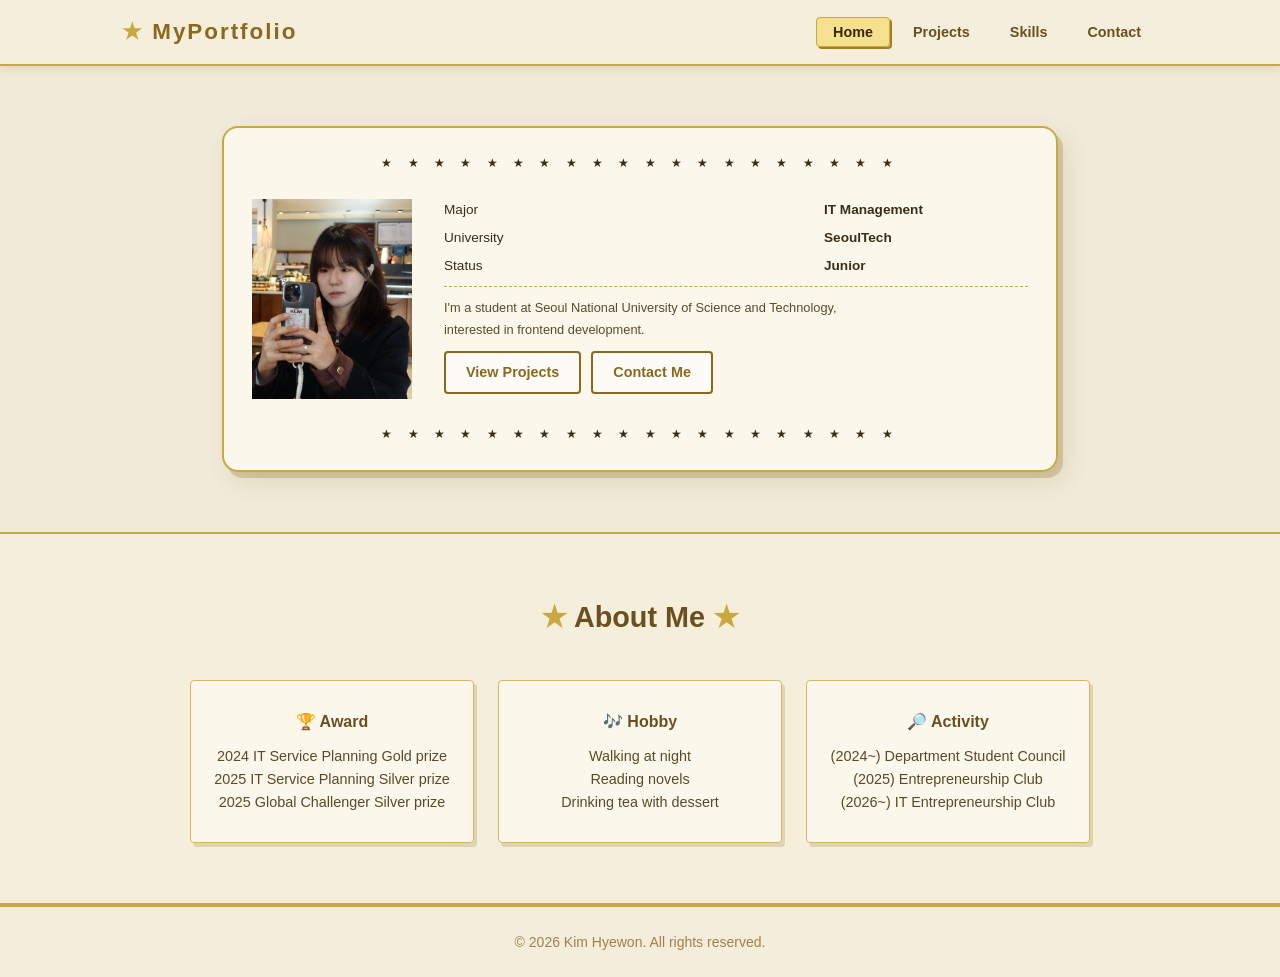
==== index.html @ c3e0c36f "Copy the base files" ====
<!DOCTYPE html>
<html lang="en">
<head>
    <meta charset="UTF-8">
    <meta name="viewport" content="width=device-width, initial-scale=1.0">
    <title>Kim Hyewon | Portfolio</title>
    <link rel="stylesheet" href="style.css">
</head>
<body>

    <header>
        <nav class="navbar">
            <p class="logo">MyPortfolio</p>
            <ul class="nav-links">
                <li><a href="index.html" class="active">Home</a></li>
                <li><a href="projects.html">Projects</a></li>
                <li><a href="skills.html">Skills</a></li>
                <li><a href="contact.html">Contact</a></li>
            </ul>
        </nav>
    </header>

    <main>

        <section class="hero">
            <div class="license-card">

                <div class="star-border">
                    ★ ★ ★ ★ ★ ★ ★ ★ ★ ★ ★ ★ ★ ★ ★ ★ ★ ★ ★ ★
                </div>

                <div class="license-body">

                    <div class="license-left">
                        <div class="avatar">
                            <img src="me.png" alt="Kim Hyewon">
                        </div>
                    </div>

                    <div class="license-right">
                        <ul class="license-fields">
                            <li>
                                <span class="field-label">Major</span>
                                <span class="field-value">IT Management</span>
                            </li>
                            <li>
                                <span class="field-label">University</span>
                                <span class="field-value">SeoulTech</span>
                            </li>
                            <li>
                                <span class="field-label">Status</span>
                                <span class="field-value">Junior</span>
                            </li>
                        </ul>

                        <p class="license-desc">
                            I'm a student at Seoul National University of Science and Technology,<br>
                            interested in frontend development.
                        </p>

                        <div class="license-buttons">
                            <a href="projects.html" class="btn btn-outline">View Projects</a>
                            <a href="contact.html" class="btn btn-outline">Contact Me</a>
                        </div>

                    </div>

                </div>

                <div class="star-border">
                    ★ ★ ★ ★ ★ ★ ★ ★ ★ ★ ★ ★ ★ ★ ★ ★ ★ ★ ★ ★
                </div>

            </div>
        </section>

        <section class="about">
            <h2>About Me</h2>
            <div class="about-cards">
                <article class="card paper-card">
                    <h3>🏆 Award</h3>
                    <p>2024 IT Service Planning Gold prize<br>2025 IT Service Planning Silver prize<br>2025 Global Challenger Silver prize</p>
                </article>
                <article class="card paper-card">
                    <h3>🎶 Hobby</h3>
                    <p>Walking at night<br>Reading novels<br>Drinking tea with dessert</p>
                </article>
                <article class="card paper-card">
                    <h3>🔎 Activity</h3>
                    <p>(2024~) Department Student Council<br>(2025) Entrepreneurship Club<br>(2026~) IT Entrepreneurship Club</p>
                </article>
            </div>
        </section>

    </main>

    <footer>
        <p>&copy; 2026 Kim Hyewon. All rights reserved.</p>
    </footer>

</body>
</html>
---- style.css ----
/* Base */
* {
    margin: 0;
    padding: 0;
    box-sizing: border-box;
}

body {
    font-family: Arial, sans-serif;
    background-color: #f0ead8;
    color: #3a2e1a;
    line-height: 1.6;
    min-height: 100vh;
}

a {
    text-decoration: none;
    color: inherit;
}

/* Navigation bar */
header {
    background: #f5eeda;
    border-bottom: 2px solid #c8a840;
    position: sticky;
    top: 0;
    z-index: 100;
    box-shadow: 0 2px 10px #64502826;
}

.navbar {
    display: flex;
    justify-content: space-between;
    align-items: center;
    padding: 14px 32px;
    max-width: 1100px;
    margin: 0 auto;
}

.logo {
    font-size: 1.4rem;
    font-weight: bold;
    color: #8a6820;
    letter-spacing: 2px;
}

.logo::before {
    content: '★ ';
    color: #c8a840;
}

.nav-links {
    display: flex;
    list-style: none;
    gap: 6px;
}

.nav-links a {
    padding: 6px 16px;
    border-radius: 4px;
    color: #6a5020;
    font-weight: bold;
    font-size: 0.9rem;
    border: 1px solid transparent;
}

.nav-links a:hover,
.nav-links a.active {
    background: #f5e090;
    color: #3a2800;
    border-color: #c8a840;
    box-shadow: 2px 2px 0 #a08020;
}

/* Button */
.btn {
    display: inline-block;
    padding: 8px 20px;
    border-radius: 4px;
    font-weight: bold;
    font-size: 0.9rem;
    border: 2px solid transparent;
}

.btn-outline {
    border: 2px solid #8a6820;
    color: #8a6820;
    background: #ffffff80;
}

.btn-outline:hover {
    background: #8a6820;
    color: #fdf8ec;
}

/* Card */
.paper-card {
    background: rgba(253, 248, 236, 0.95);
    border: 1px solid #d4b860;
    border-radius: 4px;
    box-shadow: 3px 4px 0 rgba(140, 100, 20, 0.2);
}

/* License Card */
.hero {
    padding: 60px 32px;
    max-width: 900px;
    margin: 0 auto;
}

.license-card {
    background: #fdf8ecf2;
    border: 2px solid #c8a840;
    border-radius: 16px;
    padding: 20px 28px;
    box-shadow: 5px 6px 0 #8c641440, 8px 10px 24px #6450141f;
}

.star-border {
    text-align: center;
    font-size: 0.75rem;
    color: #3a2e1a;
    letter-spacing: 6px;
    padding: 6px 0;
    overflow: hidden;
}

.license-body {
    display: flex;
    gap: 32px;
    align-items: flex-start;
    padding: 20px 0;
}

.license-left { flex-shrink: 0; }

.license-right {
    flex: 1;
    display: flex;
    flex-direction: column;
    gap: 10px;
}

.avatar {
    width: 160px;
    height: 200px;
    border-radius: 4px;
}

.avatar img {
    width: 100%;
    height: 100%;
    object-fit: cover;
}

.license-fields {
    list-style: none;
    display: flex;
    flex-direction: column;
    gap: 6px;
}

.license-fields li {
    display: flex;
    align-items: baseline;
    font-size: 0.88rem;
    gap: 300px;
}

.field-label {
    color: #3a2e1a;
    font-size: 0.85rem;
    width: 80px;
    flex-shrink: 0;
}

.field-value {
    color: #3a2e1a;
    font-weight: bold;
    font-size: 0.85rem;
}

.license-desc {
    font-size: 0.8rem;
    color: #5a4a2a;
    line-height: 1.7;
    border-top: 1px dashed #c8a840;
    padding-top: 10px;
}

.license-buttons {
    display: flex;
    gap: 10px;
    flex-wrap: wrap;
}

/* About */
.about {
    background: #f5eeda;
    padding: 60px 32px;
    border-top: 2px solid #c8a840;
    border-bottom: 2px solid #c8a840;
}

.about h2 {
    text-align: center;
    font-size: 1.8rem;
    margin-bottom: 40px;
    color: #6a5020;
}

.about h2::before { content: '★ '; color: #c8a840; }
.about h2::after  { content: ' ★'; color: #c8a840; }

.about-cards {
    display: flex;
    justify-content: center;
    gap: 24px;
    flex-wrap: wrap;
    max-width: 900px;
    margin: 0 auto;
}

.card {
    padding: 28px 22px;
    text-align: center;
    flex: 1;
    min-width: 180px;
}

.card h3 { font-size: 1rem; color: #6a5020; margin-bottom: 10px; font-weight: bold; }
.card p  { color: #5a4a2a; font-size: 0.9rem; }

/* Page header */
.page-header {
    background: #f5eeda;
    border-bottom: 2px solid #c8a840;
    text-align: center;
    padding: 50px 32px;
}

.page-header h1 { font-size: 2.4rem; color: #6a5020; margin-bottom: 8px; }
.page-header h1::before { content: '★ '; color: #c8a840; }
.page-header h1::after  { content: ' ★'; color: #c8a840; }

/* Projects */
.projects {
    display: grid;
    grid-template-columns: repeat(2, 1fr);
    gap: 28px;
    padding: 60px 32px;
    max-width: 1100px;
    margin: 0 auto;
}

.project-card {
    padding: 24px;
    display: flex;
    flex-direction: column;
    gap: 12px;
}

.project-card h3 { font-size: 1.1rem; color: #3a2e1a; }
.project-card > p { color: #5a4a2a; font-size: 0.9rem; flex: 1; }

.tech-list { display: flex; flex-wrap: wrap; gap: 6px; list-style: none; }
.tech-list li {
    background: rgba(255, 255, 255, 0.6);
    border: 1px solid #d4b860;
    font-size: 0.78rem;
    padding: 3px 10px;
    border-radius: 4px;
    color: #6a5020;
}

.project-links { display: flex; gap: 10px; }

/* Skills */
.skills {
    max-width: 800px;
    margin: 0 auto;
    padding: 60px 32px;
    display: flex;
    flex-direction: column;
    gap: 36px;
}

.skill-group { padding: 28px; }

.skill-group h2 {
    font-size: 1.2rem;
    color: #6a5020;
    border-bottom: 1px dashed #c8a840;
    padding-bottom: 10px;
    margin-bottom: 20px;
}

.skill-list { list-style: none; display: flex; flex-direction: column; gap: 14px; }

.skill-label {
    font-size: 0.9rem;
    font-weight: bold;
    color: #3a2e1a;
    margin-bottom: 6px;
}

.skill-bar {
    height: 8px;
    background: rgba(200, 168, 64, 0.15);
    border-radius: 999px;
    overflow: hidden;
    border: 1px solid #d4b860;
}

.skill-fill {
    height: 100%;
    background: #c8a840;
    border-radius: 999px;
}

.tools-grid { list-style: none; display: flex; flex-wrap: wrap; gap: 10px; }
.tools-grid li {
    background: rgba(255, 255, 255, 0.6);
    border: 1px solid #d4b860;
    padding: 6px 16px;
    border-radius: 4px;
    font-size: 0.9rem;
    color: #6a5020;
}

/* Contact */
.contact {
    display: flex;
    gap: 48px;
    padding: 60px 32px;
    max-width: 1000px;
    margin: 0 auto;
    align-items: flex-start;
}

.contact-info { flex: 1; }

.contact-info h2,
.contact-form-wrapper h2 { font-size: 1.3rem; color: #6a5020; margin-bottom: 24px; }

.info-list { list-style: none; display: flex; flex-direction: column; gap: 14px; }

.info-list li {
    display: flex;
    align-items: flex-start;
    gap: 14px;
    font-size: 1.2rem;
    padding: 12px 16px;
}

.info-list strong { display: block; font-size: 0.9rem; color: #6a5020; }
.info-list p { color: #5a4a2a; font-size: 0.85rem; margin: 0; }

.contact-form-wrapper {
    flex: 1.4;
    padding: 32px;
    position: relative;
}

.contact-form-wrapper::before {
    content: '★ ★ ★ ★ ★ ★ ★ ★ ★ ★ ★ ★ ★ ★ ★';
    display: block;
    font-size: 0.6rem;
    color: #c8a840;
    letter-spacing: 3px;
    margin-bottom: 16px;
    overflow: hidden;
    height: 12px;
}

.contact-form { display: flex; flex-direction: column; gap: 16px; }
.form-group   { display: flex; flex-direction: column; gap: 6px; }

.form-group label { font-weight: bold; font-size: 0.9rem; color: #6a5020; }

.form-group input,
.form-group textarea {
    padding: 10px 14px;
    border: 1px solid #d4b860;
    border-radius: 4px;
    font-size: 0.95rem;
    font-family: Arial, sans-serif;
    background: rgba(255, 255, 255, 0.6);
    color: #3a2e1a;
}

.form-group input:focus,
.form-group textarea:focus {
    outline: none;
    border-color: #c8a840;
    box-shadow: 0 0 8px rgba(200, 168, 64, 0.35);
}

.form-group textarea { resize: vertical; }

/* Footer */
footer {
    text-align: center;
    padding: 24px;
    background: rgba(245, 238, 218, 0.9);
    border-top: 2px solid #c8a840;
    color: #a08050;
    font-size: 0.875rem;
}

/* Tablet (481px–768px) */
@media (max-width: 768px) {
    .about-cards { flex-direction: column; align-items: center; }
    .projects { grid-template-columns: 1fr; padding: 40px 20px; }
    .contact { flex-direction: column; padding: 40px 20px; }
    .navbar { padding: 14px 20px; }
    .hero { padding: 40px 20px; }
}

/* Small phones (0–480px) */
@media (max-width: 480px) {
    .navbar { flex-direction: column; gap: 10px; padding: 14px 16px; }
    .nav-links { flex-wrap: wrap; justify-content: center; }
    .hero { padding: 28px 14px; }
    .avatar { width: 110px; height: 140px; }
    .page-header { padding: 36px 16px; }
    .page-header h1 { font-size: 1.7rem; }
    .skills, .contact { padding: 28px 14px; }
    .contact-form-wrapper { padding: 18px 14px; }
}
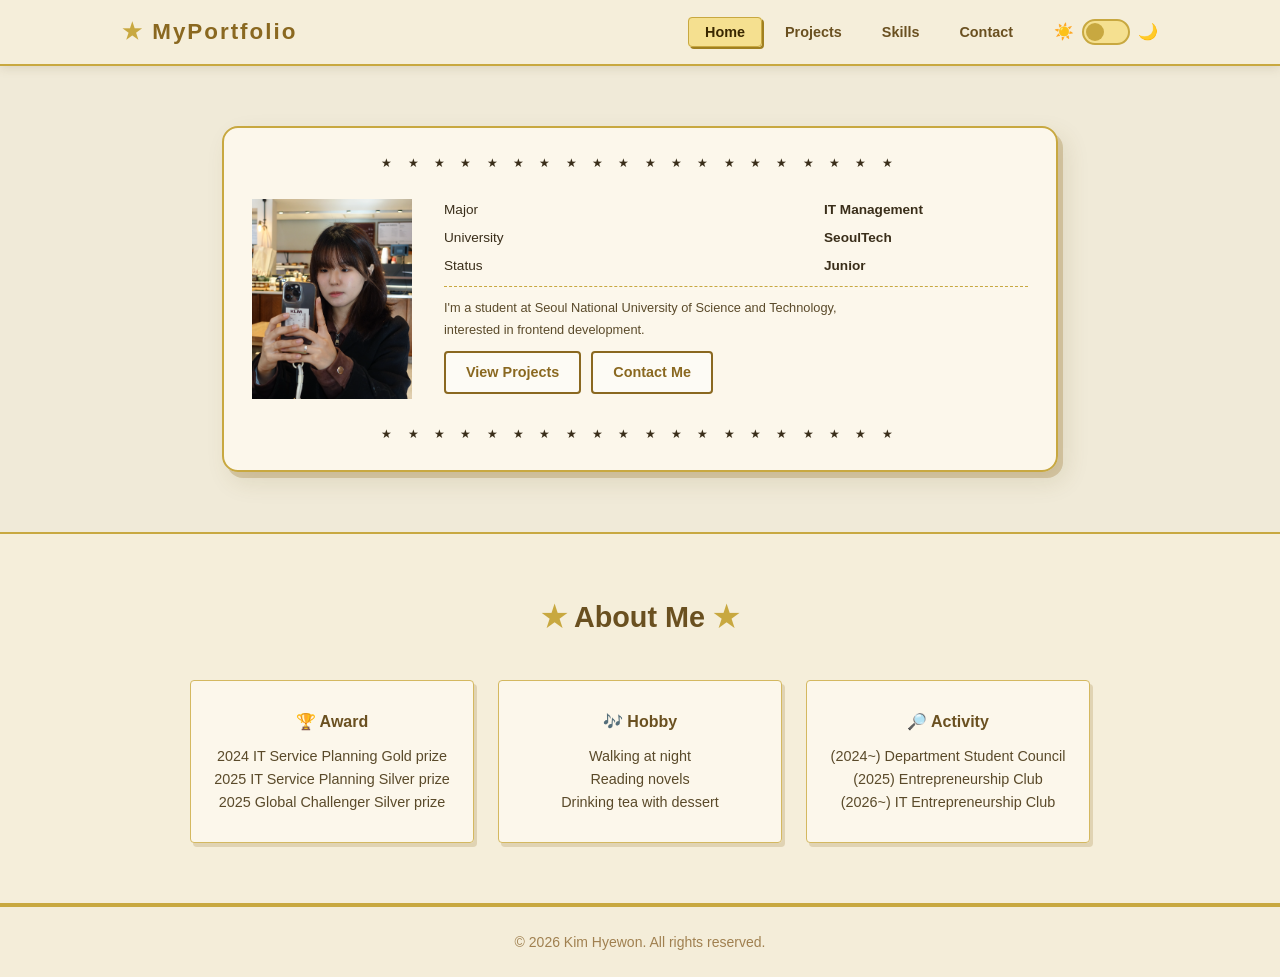
==== commit 977b237e: "Add light/dark mode" ====
--- a/index.html
+++ b/index.html
@@ -11,12 +11,22 @@
     <header>
         <nav class="navbar">
             <p class="logo">MyPortfolio</p>
+            
             <ul class="nav-links">
                 <li><a href="index.html" class="active">Home</a></li>
                 <li><a href="projects.html">Projects</a></li>
                 <li><a href="skills.html">Skills</a></li>
                 <li><a href="contact.html">Contact</a></li>
             </ul>
+
+            <div class="theme-switch">
+                <span class="theme-label">☀️</span>
+                <label class="switch">
+                    <input type="checkbox" id="theme-toggle">
+                    <span class="slider"></span>
+                </label>
+                <span class="theme-label">🌙</span>
+            </div>
         </nav>
     </header>
 
@@ -97,6 +107,6 @@
     <footer>
         <p>&copy; 2026 Kim Hyewon. All rights reserved.</p>
     </footer>
-
+    <script src="script.js"></script>
 </body>
 </html>
--- a/style.css
+++ b/style.css
@@ -35,6 +35,14 @@
     padding: 14px 32px;
     max-width: 1100px;
     margin: 0 auto;
+}
+.nav-links {
+    display: flex;
+    list-style: none;
+    gap: 6px;
+    flex: 1;
+    justify-content: flex-end;
+    margin-right: 24px;
 }
 
 .logo {
@@ -427,4 +435,196 @@
     .page-header h1 { font-size: 1.7rem; }
     .skills, .contact { padding: 28px 14px; }
     .contact-form-wrapper { padding: 18px 14px; }
+}
+
+/* Dark Theme */
+body.dark-theme {
+    background-color: #1a1a2e;
+    color: #e0d5c5;
+}
+
+body.dark-theme header {
+    background: #16213e;
+    border-bottom-color: #c8a840;
+}
+
+body.dark-theme .license-card,
+body.dark-theme .paper-card {
+    background: rgba(30, 30, 50, 0.95);
+    border-color: #c8a840;
+    color: #e0d5c5;
+}
+
+body.dark-theme .about {
+    background: #16213e;
+}
+
+body.dark-theme .page-header {
+    background: #16213e;
+}
+
+body.dark-theme .page-header h1 {
+    color: #e0d5c5;
+}
+
+body.dark-theme footer {
+    background: #16213e;
+    color: #c8a840;
+}
+
+/* 네비게이션 */
+body.dark-theme .nav-links a {
+    color: #c8a840;
+}
+
+body.dark-theme .nav-links a:hover,
+body.dark-theme .nav-links a.active {
+    background: #2a2a4a;
+    color: #f5e090;
+    border-color: #c8a840;
+}
+
+body.dark-theme .logo {
+    color: #c8a840;
+}
+
+/* 별 */
+body.dark-theme .star-border {
+    color: #c8a840;
+}
+
+/* 카드 글자 */
+body.dark-theme .card h3,
+body.dark-theme .card p,
+body.dark-theme .project-card h3,
+body.dark-theme .project-card > p,
+body.dark-theme .field-label,
+body.dark-theme .field-value,
+body.dark-theme .license-desc,
+body.dark-theme .info-list strong,
+body.dark-theme .info-list p,
+body.dark-theme .skill-label,
+
+body.dark-theme .tools-grid li {
+    color: #e0d5c5;
+}
+
+body.dark-theme .tech-list li {
+    background: #2a2a4a;
+    border-color: #c8a840;
+    color: #c8a840;
+}
+/* 버튼 */
+body.dark-theme .btn-outline {
+    border-color: #c8a840;
+    color: #c8a840;
+    background: transparent;
+}
+
+body.dark-theme .btn-outline:hover {
+    background: #c8a840;
+    color: #1a1a2e;
+}
+
+/* 폼 */
+body.dark-theme .form-group label {
+    color: #c8a840;
+}
+
+body.dark-theme .form-group input,
+body.dark-theme .form-group textarea {
+    background: #2a2a4a;
+    border-color: #c8a840;
+    color: #e0d5c5;
+}
+
+body.dark-theme .form-group input:focus,
+body.dark-theme .form-group textarea:focus {
+    border-color: #f5e090;
+    box-shadow: 0 0 8px rgba(245, 224, 144, 0.3);
+}
+
+/* contact h2 */
+body.dark-theme .contact-info h2,
+body.dark-theme .contact-form-wrapper h2 {
+    color: #c8a840;
+}
+
+/* skill h2*/
+body.dark-theme .skill-group h2 {
+    color: #c8a840;
+}
+
+/* about h2 */
+body.dark-theme .about h2 {
+    color: #c8a840;
+}
+
+/* skill bar */
+body.dark-theme .skill-bar {
+    background: rgba(200, 168, 64, 0.1);
+    border-color: #c8a840;
+}
+
+/* tools */
+body.dark-theme .tools-grid li {
+    background: #2a2a4a;
+    border-color: #c8a840;
+}
+
+body.dark-theme .tools-grid li:hover {
+    background: #c8a840;
+    color: #1a1a2e;
+}
+
+/* Theme Switch */
+.theme-switch {
+    display: flex;
+    align-items: center;
+    gap: 8px;
+}
+
+.theme-label {
+    font-size: 1rem;
+}
+
+.switch {
+    position: relative;
+    display: inline-block;
+    width: 48px;
+    height: 26px;
+}
+
+.switch input { opacity: 0; width: 0; height: 0; }
+
+.slider {
+    position: absolute;
+    top: 0; left: 0; right: 0; bottom: 0;
+    background: #f5e090;
+    border: 2px solid #c8a840;
+    border-radius: 999px;
+    cursor: pointer;
+    transition: 0.3s;
+}
+
+.slider::before {
+    content: '';
+    position: absolute;
+    width: 18px;
+    height: 18px;
+    left: 2px;
+    top: 2px;
+    background: #c8a840;
+    border-radius: 50%;
+    transition: 0.3s;
+}
+
+input:checked + .slider {
+    background: #2a2a4a;
+    border-color: #c8a840;
+}
+
+input:checked + .slider::before {
+    transform: translateX(22px);
+    background: #f5e090;
 }
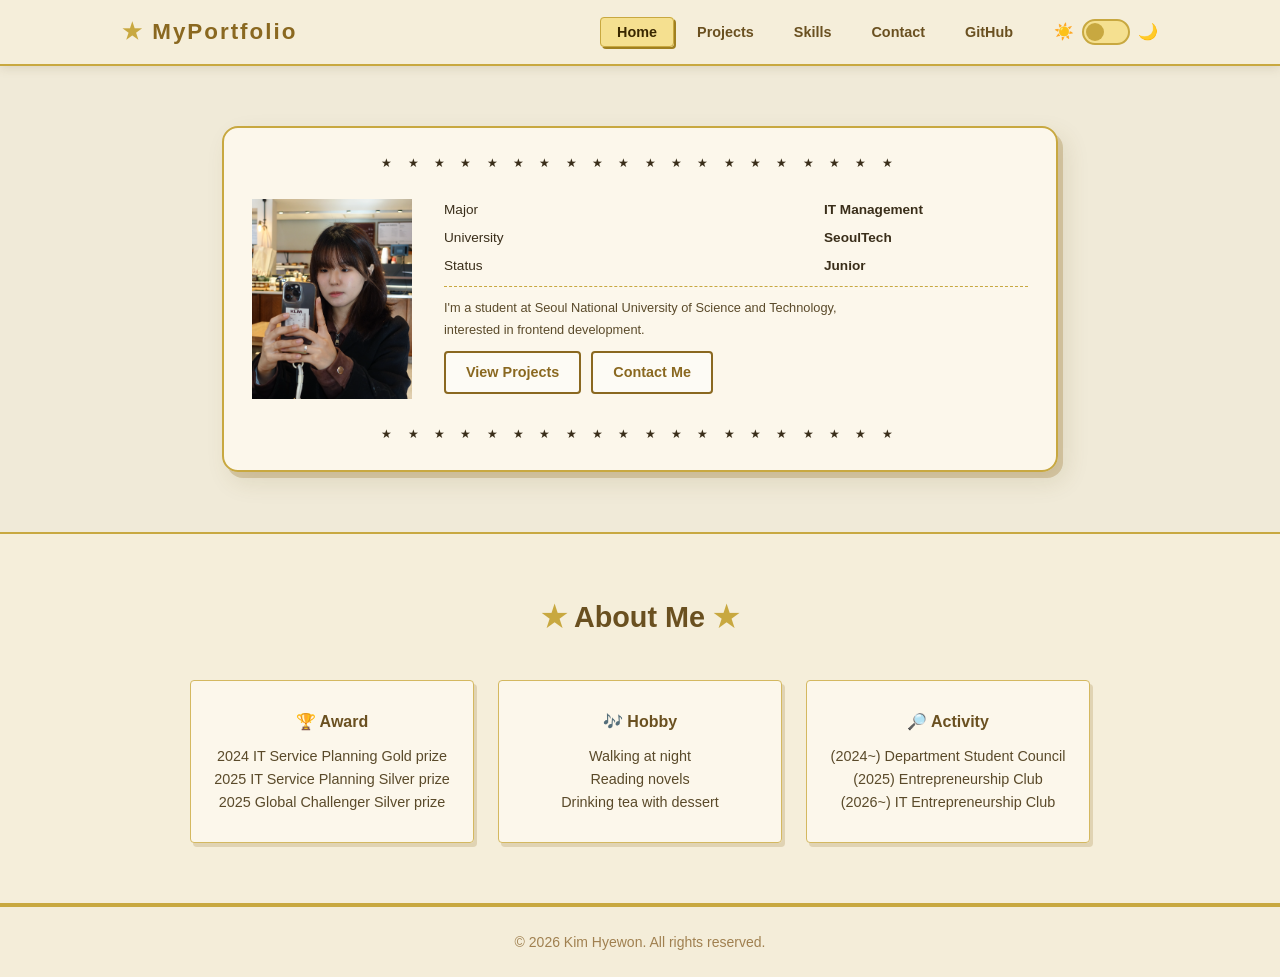
==== commit 28c8ec9b: "Add git hub" ====
--- a/index.html
+++ b/index.html
@@ -17,6 +17,7 @@
                 <li><a href="projects.html">Projects</a></li>
                 <li><a href="skills.html">Skills</a></li>
                 <li><a href="contact.html">Contact</a></li>
+                <li><a href="github.html">GitHub</a></li>
             </ul>
 
             <div class="theme-switch">
--- a/style.css
+++ b/style.css
@@ -504,7 +504,7 @@
 body.dark-theme .info-list strong,
 body.dark-theme .info-list p,
 body.dark-theme .skill-label,
-
+body.dark-theme .tech-list li,
 body.dark-theme .tools-grid li {
     color: #e0d5c5;
 }
@@ -627,4 +627,182 @@
 input:checked + .slider::before {
     transform: translateX(22px);
     background: #f5e090;
-}+}
+
+/* Filter Buttons */
+.filter-buttons {
+    display: flex;
+    gap: 10px;
+    justify-content: center;
+    padding: 32px 32px 0;
+    flex-wrap: wrap;
+}
+
+.filter-btn {
+    padding: 6px 20px;
+    border-radius: 999px;
+    border: 1px solid #c8a840;
+    background: transparent;
+    color: #6a5020;
+    font-weight: bold;
+    font-size: 0.9rem;
+    cursor: pointer;
+}
+
+.filter-btn:hover,
+.filter-btn.active {
+    background: #c8a840;
+    color: #fdf8ec;
+}
+
+/* Dark theme filter buttons */
+body.dark-theme .filter-btn {
+    border-color: #c8a840;
+    color: #c8a840;
+}
+
+body.dark-theme .filter-btn:hover,
+body.dark-theme .filter-btn.active {
+    background: #c8a840;
+    color: #1a1a2e;
+}
+
+/* GitHub Profile */
+.github-profile {
+    max-width: 900px;
+    margin: 40px auto;
+    padding: 0 32px;
+}
+
+.profile-card {
+    display: flex;
+    gap: 32px;
+    padding: 32px;
+    align-items: center;
+}
+
+.github-avatar {
+    width: 120px;
+    height: 120px;
+    border-radius: 50%;
+    border: 3px solid #c8a840;
+}
+
+.profile-info {
+    display: flex;
+    flex-direction: column;
+    gap: 10px;
+}
+
+.profile-info h2 {
+    font-size: 1.6rem;
+    color: #6a5020;
+}
+
+.github-bio {
+    color: #5a4a2a;
+    font-size: 0.95rem;
+}
+
+.profile-stats {
+    display: flex;
+    gap: 24px;
+}
+
+.stat {
+    display: flex;
+    flex-direction: column;
+    align-items: center;
+}
+
+.stat-number {
+    font-size: 1.3rem;
+    font-weight: bold;
+    color: #c8a840;
+}
+
+.stat-label {
+    font-size: 0.8rem;
+    color: #8a6a30;
+}
+
+/* Repositories */
+.github-repos {
+    max-width: 1100px;
+    margin: 0 auto;
+    padding: 0 32px 60px;
+}
+
+.repos-title {
+    text-align: center;
+    font-size: 1.8rem;
+    color: #6a5020;
+    margin-bottom: 32px;
+}
+
+.repo-grid {
+    display: grid;
+    grid-template-columns: repeat(2, 1fr);
+    gap: 24px;
+}
+
+.repo-card {
+    padding: 24px;
+    display: flex;
+    flex-direction: column;
+    gap: 10px;
+}
+
+.repo-card h3 {
+    font-size: 1rem;
+    color: #3a2e1a;
+}
+
+.repo-card p {
+    font-size: 0.9rem;
+    color: #5a4a2a;
+    flex: 1;
+}
+
+.repo-stats {
+    display: flex;
+    gap: 16px;
+    font-size: 0.85rem;
+    color: #8a6a30;
+}
+
+/* Dark theme GitHub */
+body.dark-theme .profile-info h2 {
+    color: #e0d5c5;
+}
+
+body.dark-theme .github-bio {
+    color: #e0d5c5;
+}
+
+body.dark-theme .repos-title {
+    color: #c8a840;
+}
+
+body.dark-theme .repo-card h3 {
+    color: #e0d5c5;
+}
+
+body.dark-theme .repo-card p {
+    color: #e0d5c5;
+}
+
+body.dark-theme .repo-stats {
+    color: #c8a840;
+}
+
+/* Responsive */
+@media (max-width: 768px) {
+    .profile-card { flex-direction: column; text-align: center; }
+    .profile-stats { justify-content: center; }
+    .repo-grid { grid-template-columns: 1fr; }
+}
+
+@media (max-width: 480px) {
+    .github-profile, .github-repos { padding: 0 16px; }
+}
